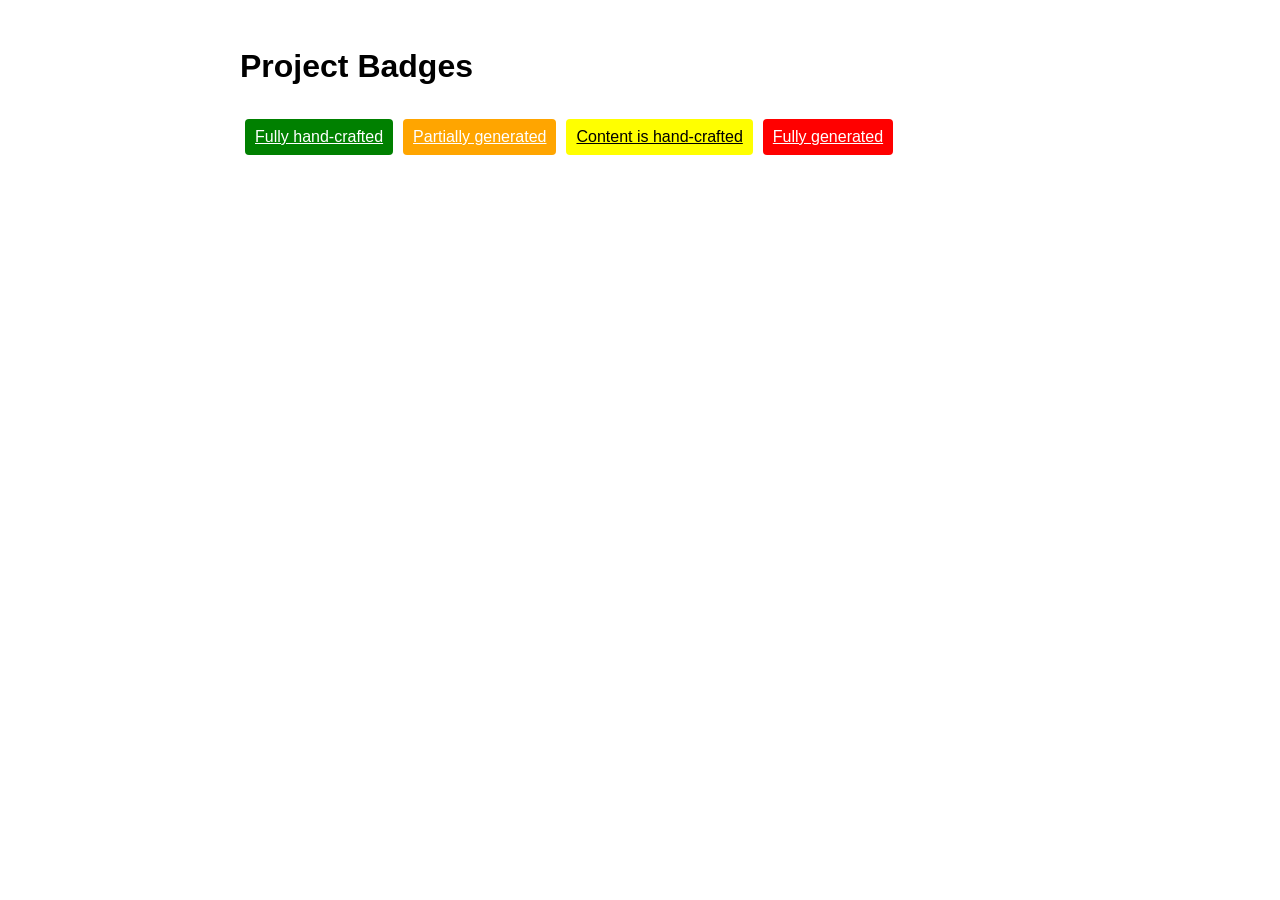
==== index.html @ 3fc23111 "GEMINI: Implement badge rendering on index page" ====
<!DOCTYPE html>
<html lang="en">
<head>
    <meta charset="UTF-8">
    <meta name="viewport" content="width=device-width, initial-scale=1.0">
    <title>Project Badges</title>
    <link rel="stylesheet" href="css/style.css">
</head>
<body>
    <header>
        <h1>Project Badges</h1>
    </header>
    <main id="badge-list">
        <!-- Badges will be rendered here -->
    </main>
    <script src="js/main.js"></script>
</body>
</html>
---- css/style.css ----
body { font-family: sans-serif; line-height: 1.6; max-width: 800px; margin: 0 auto; padding: 20px; }
.badge { display: inline-block; padding: 5px 10px; color: white; border-radius: 4px; margin: 5px; cursor: pointer; }
.green { background-color: green; }
.orange { background-color: orange; }
.yellow { background-color: yellow; color: black; }
.red { background-color: red; }
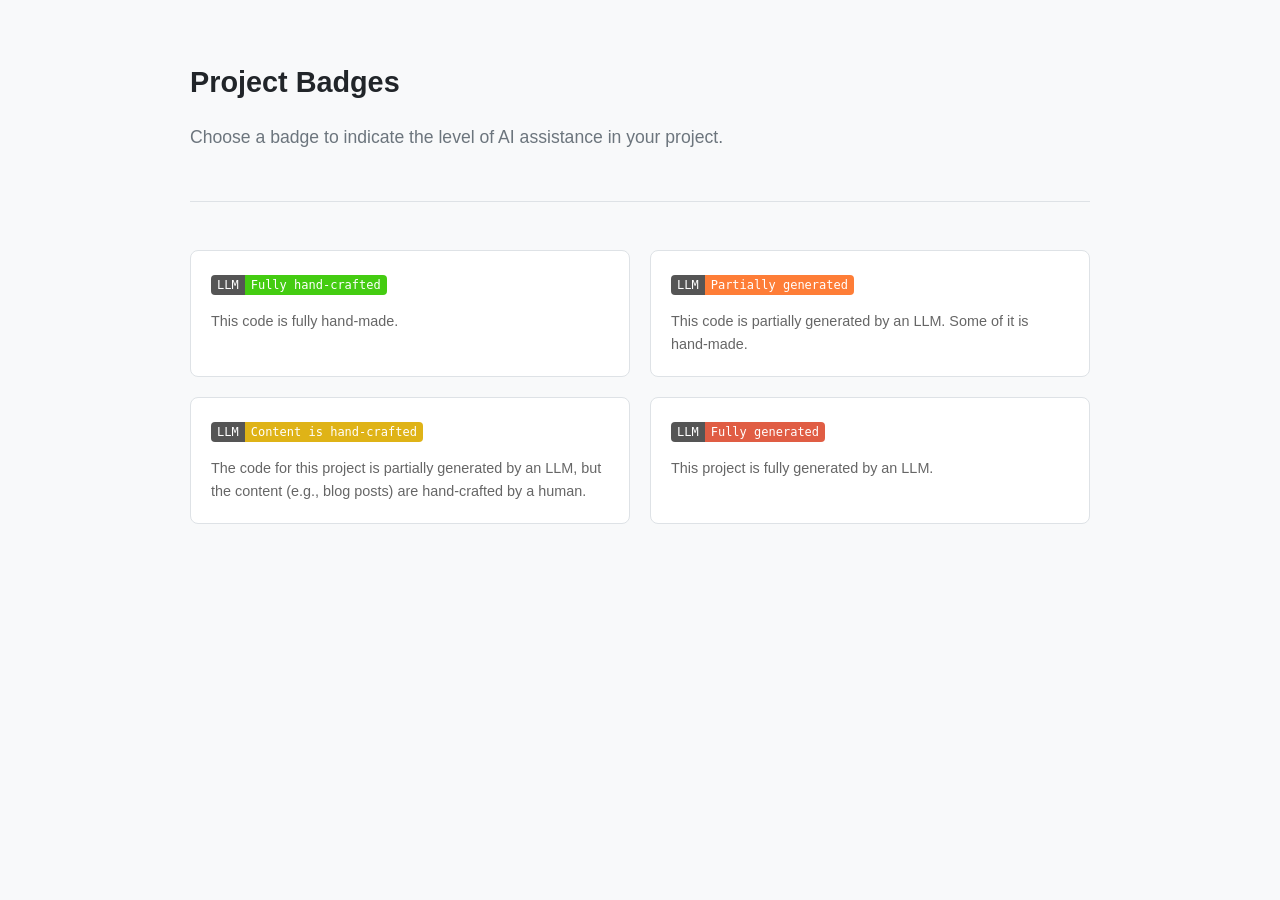
==== commit 957de5ec: "GEMINI: Improve landing page design with card-based layout" ====
--- a/index.html
+++ b/index.html
@@ -9,10 +9,12 @@
 <body>
     <header>
         <h1>Project Badges</h1>
+        <p class="hero-desc">Choose a badge to indicate the level of AI assistance in your project.</p>
     </header>
     <main id="badge-list">
         <!-- Badges will be rendered here -->
     </main>
+    <script src="js/data.js"></script>
     <script src="js/main.js"></script>
 </body>
 </html>
--- a/css/style.css
+++ b/css/style.css
@@ -1,6 +1,66 @@
-body { font-family: sans-serif; line-height: 1.6; max-width: 800px; margin: 0 auto; padding: 20px; }
-.badge { display: inline-block; padding: 5px 10px; color: white; border-radius: 4px; margin: 5px; cursor: pointer; }
-.green { background-color: green; }
-.orange { background-color: orange; }
-.yellow { background-color: yellow; color: black; }
-.red { background-color: red; }
+:root {
+    --bg-color: #f8f9fa;
+    --text-color: #212529;
+    --card-bg: #ffffff;
+    --border-color: #dee2e6;
+}
+
+body { 
+    font-family: -apple-system, BlinkMacSystemFont, "Segoe UI", Roboto, "Helvetica Neue", Arial, sans-serif; 
+    line-height: 1.6; 
+    max-width: 900px; 
+    margin: 0 auto; 
+    padding: 40px 20px;
+    background-color: var(--bg-color);
+    color: var(--text-color);
+}
+
+header {
+    margin-bottom: 3rem;
+    padding-bottom: 2rem;
+    border-bottom: 1px solid var(--border-color);
+}
+
+h1 { font-size: 1.8rem; margin-bottom: 0.5rem; }
+.hero-desc { color: #6c757d; font-size: 1.1rem; }
+
+#badge-list {
+    display: grid;
+    grid-template-columns: repeat(auto-fit, minmax(300px, 1fr));
+    gap: 20px;
+}
+
+.badge-card {
+    background: var(--card-bg);
+    padding: 20px;
+    border: 1px solid var(--border-color);
+    border-radius: 8px;
+    text-decoration: none;
+    color: var(--text-color);
+    transition: transform 0.2s, box-shadow 0.2s;
+}
+
+.badge-card:hover {
+    transform: translateY(-2px);
+    box-shadow: 0 4px 12px rgba(0,0,0,0.1);
+}
+
+.badge {
+    display: inline-flex;
+    align-items: center;
+    border-radius: 4px;
+    font-family: monospace;
+    font-size: 12px;
+    height: 20px;
+    line-height: 20px;
+    text-decoration: none;
+    margin-bottom: 10px;
+}
+
+.badge-label { background-color: #555; color: #fff; padding: 0 6px; border-radius: 4px 0 0 4px; }
+.badge-value { color: #fff; padding: 0 6px; border-radius: 0 4px 4px 0; }
+
+.green .badge-value { background-color: #4c1; }
+.orange .badge-value { background-color: #fe7d37; }
+.yellow .badge-value { background-color: #dfb317; }
+.red .badge-value { background-color: #e05d44; }
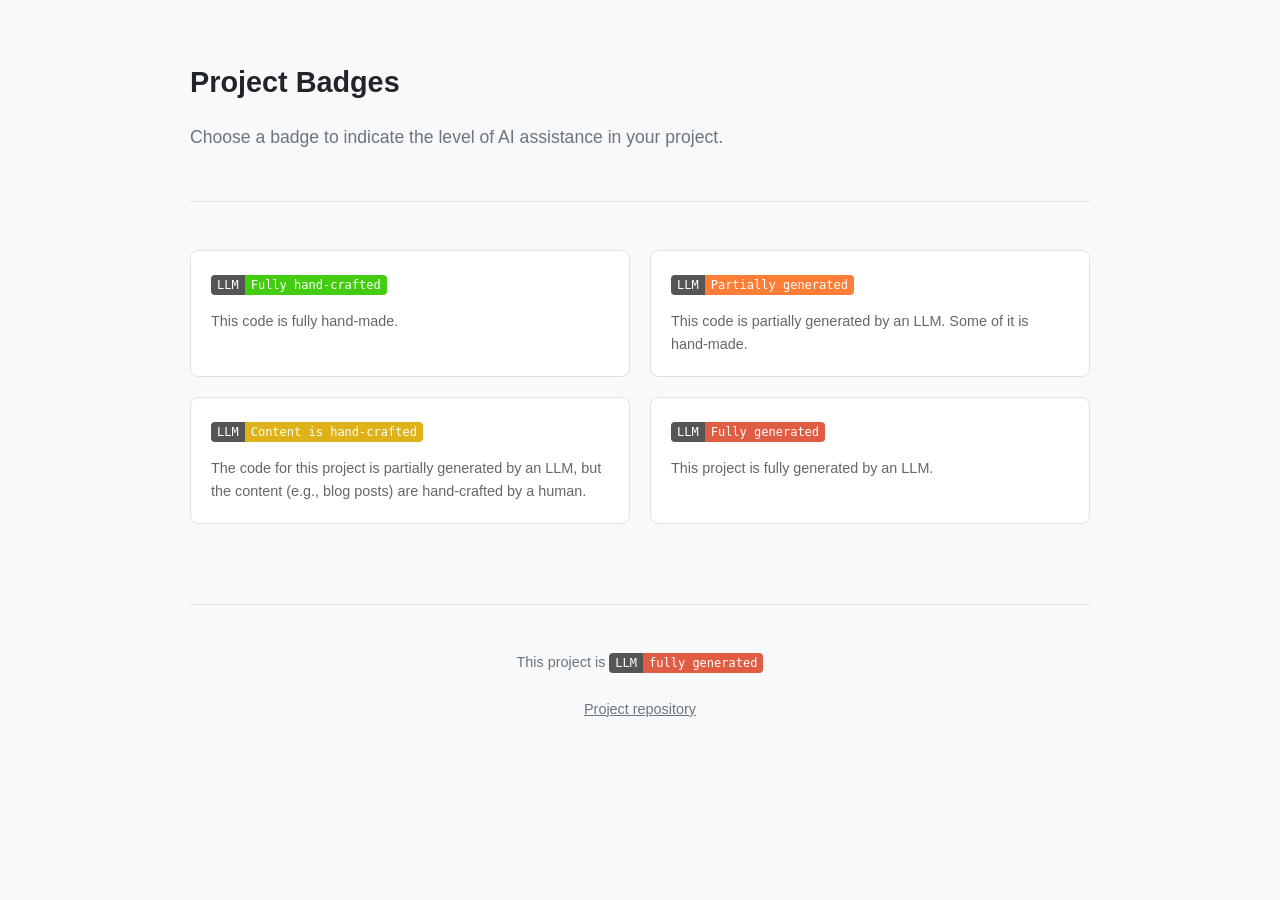
==== commit 24c4aa3c: "GEMINI: Add footer with project link and 'fully generated' badge to all pages" ====
--- a/index.html
+++ b/index.html
@@ -14,6 +14,14 @@
     <main id="badge-list">
         <!-- Badges will be rendered here -->
     </main>
+    <footer>
+        <p>This project is 
+            <a href="badge-detail.html?id=fully-generated" class="badge red">
+                <span class="badge-label">LLM</span><span class="badge-value">fully generated</span>
+            </a>
+        </p>
+        <p><a href="https://github.com/bollaberg/llm-badges">Project repository</a></p>
+    </footer>
     <script src="js/data.js"></script>
     <script src="js/main.js"></script>
 </body>
--- a/css/style.css
+++ b/css/style.css
@@ -64,3 +64,17 @@
 .orange .badge-value { background-color: #fe7d37; }
 .yellow .badge-value { background-color: #dfb317; }
 .red .badge-value { background-color: #e05d44; }
+
+footer {
+    margin-top: 5rem;
+    padding-top: 2rem;
+    border-top: 1px solid var(--border-color);
+    text-align: center;
+    color: #6c757d;
+    font-size: 0.9rem;
+}
+
+footer a {
+    color: #6c757d;
+    text-decoration: underline;
+}
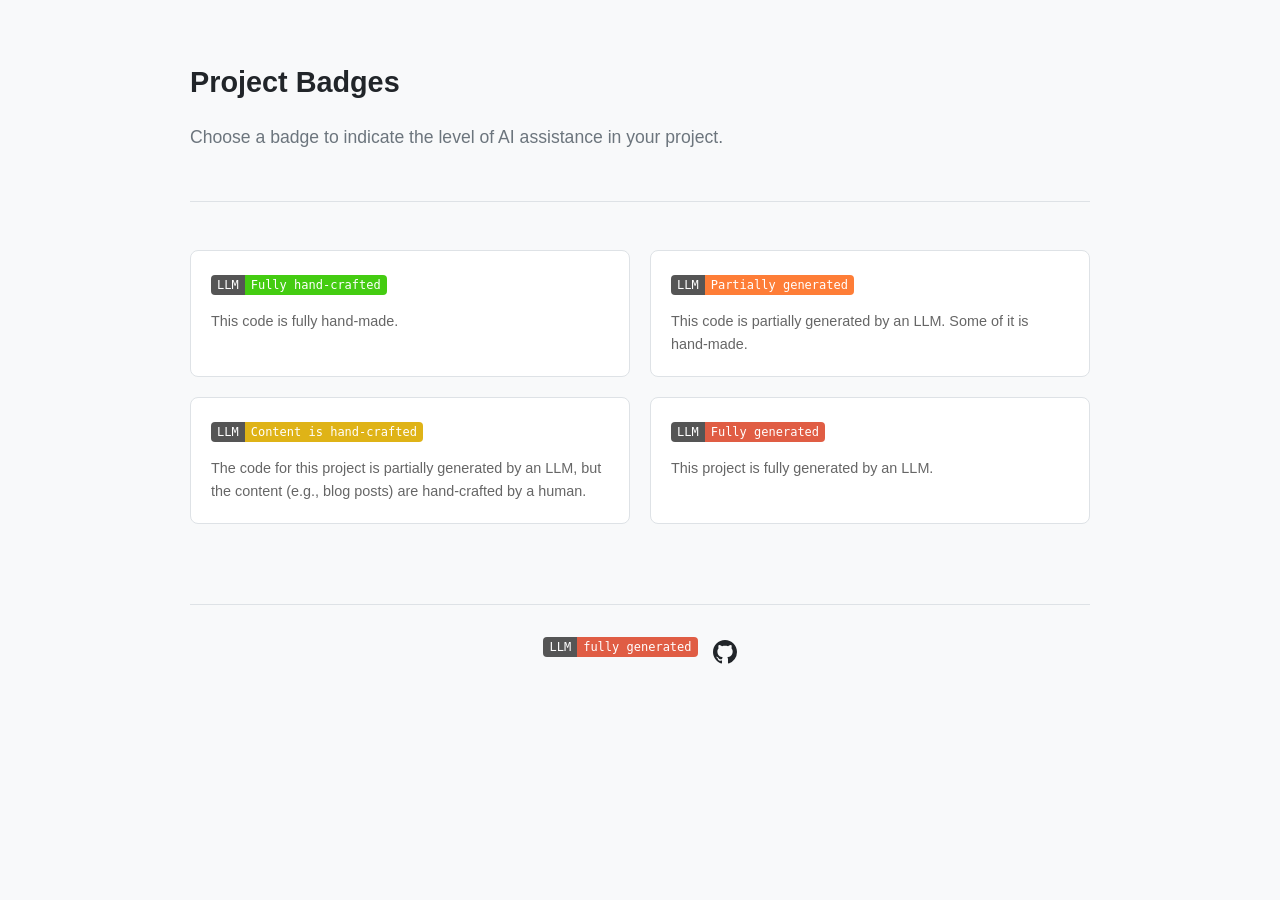
==== commit e3395241: "GEMINI: Clean up footer aesthetics" ====
--- a/index.html
+++ b/index.html
@@ -15,12 +15,14 @@
         <!-- Badges will be rendered here -->
     </main>
     <footer>
-        <p>This project is 
-            <a href="badge-detail.html?id=fully-generated" class="badge red">
-                <span class="badge-label">LLM</span><span class="badge-value">fully generated</span>
-            </a>
-        </p>
-        <p><a href="https://github.com/bollaberg/llm-badges">Project repository</a></p>
+        <a href="badge-detail.html?id=fully-generated" class="badge red">
+            <span class="badge-label">LLM</span><span class="badge-value">fully generated</span>
+        </a>
+        <a href="https://github.com/bollaberg/llm-badges" style="font-size: 1.5rem; color: #212529;" aria-label="GitHub Repository">
+            <svg height="24" width="24" viewBox="0 0 16 16" fill="currentColor">
+                <path d="M8 0C3.58 0 0 3.58 0 8c0 3.54 2.29 6.53 5.47 7.59.4.07.55-.17.55-.38 0-.19-.01-.82-.01-1.49-2.01.37-2.53-.49-2.69-.94-.09-.23-.48-.94-.82-1.13-.28-.15-.68-.52-.01-.53.63-.01 1.08.58 1.23.82.72 1.21 1.87.87 2.33.66.07-.52.28-.87.51-1.07-1.78-.2-3.64-.89-3.64-3.95 0-.87.31-1.59.82-2.15-.08-.2-.36-1.02.08-2.12 0 0 .67-.22 2.2.82.64-.18 1.32-.27 2-.27.68 0 1.36.09 2 .27 1.53-1.04 2.2-.82 2.2-.82.44 1.1.16 1.92.08 2.12.51.56.82 1.27.82 2.15 0 3.07-1.87 3.75-3.65 3.95.29.25.54.73.54 1.48 0 1.07-.01 1.93-.01 2.2 0 .21.15.46.55.38A8.013 8.013 0 0 0 16 8c0-4.42-3.58-8-8-8z"></path>
+            </svg>
+        </a>
     </footer>
     <script src="js/data.js"></script>
     <script src="js/main.js"></script>
--- a/css/style.css
+++ b/css/style.css
@@ -70,11 +70,14 @@
     padding-top: 2rem;
     border-top: 1px solid var(--border-color);
     text-align: center;
-    color: #6c757d;
-    font-size: 0.9rem;
+    display: flex;
+    justify-content: center;
+    align-items: center;
+    gap: 15px;
 }
 
 footer a {
-    color: #6c757d;
-    text-decoration: underline;
+    text-decoration: none;
+    display: flex;
+    align-items: center;
 }
